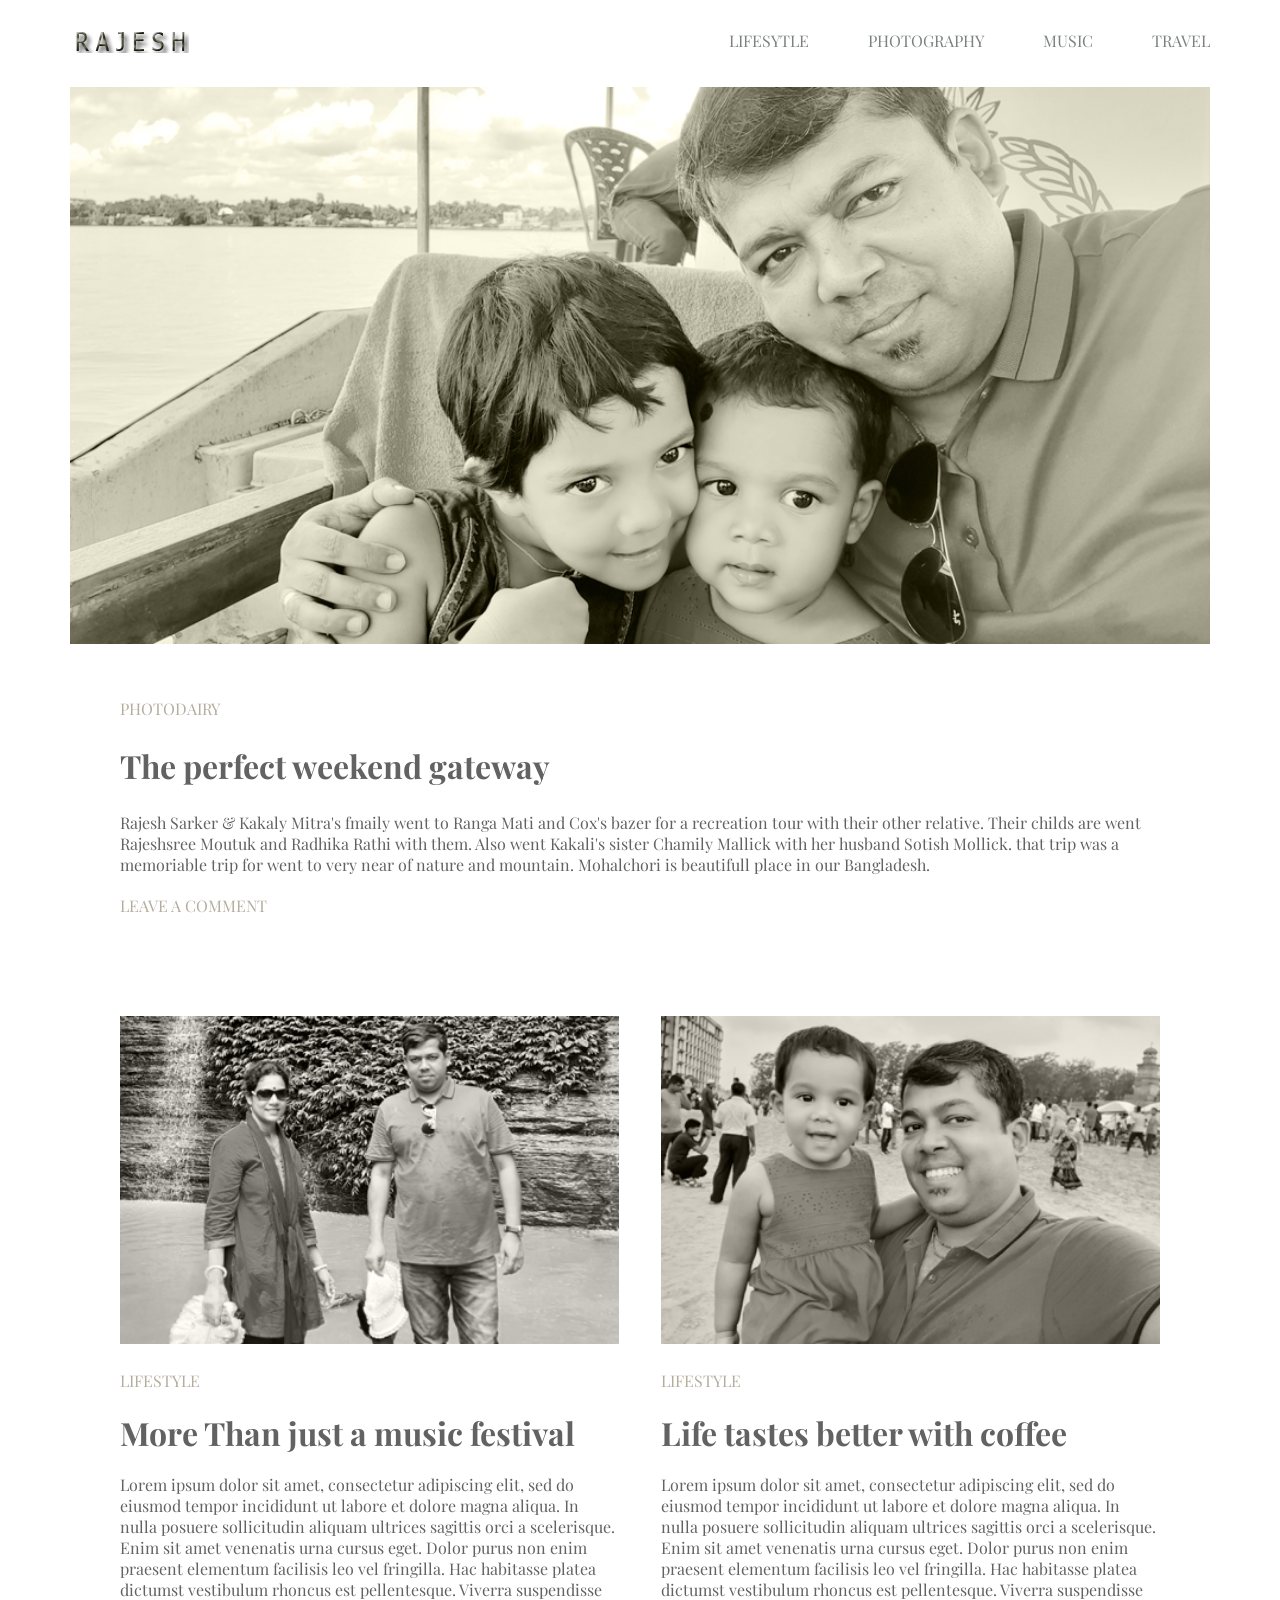
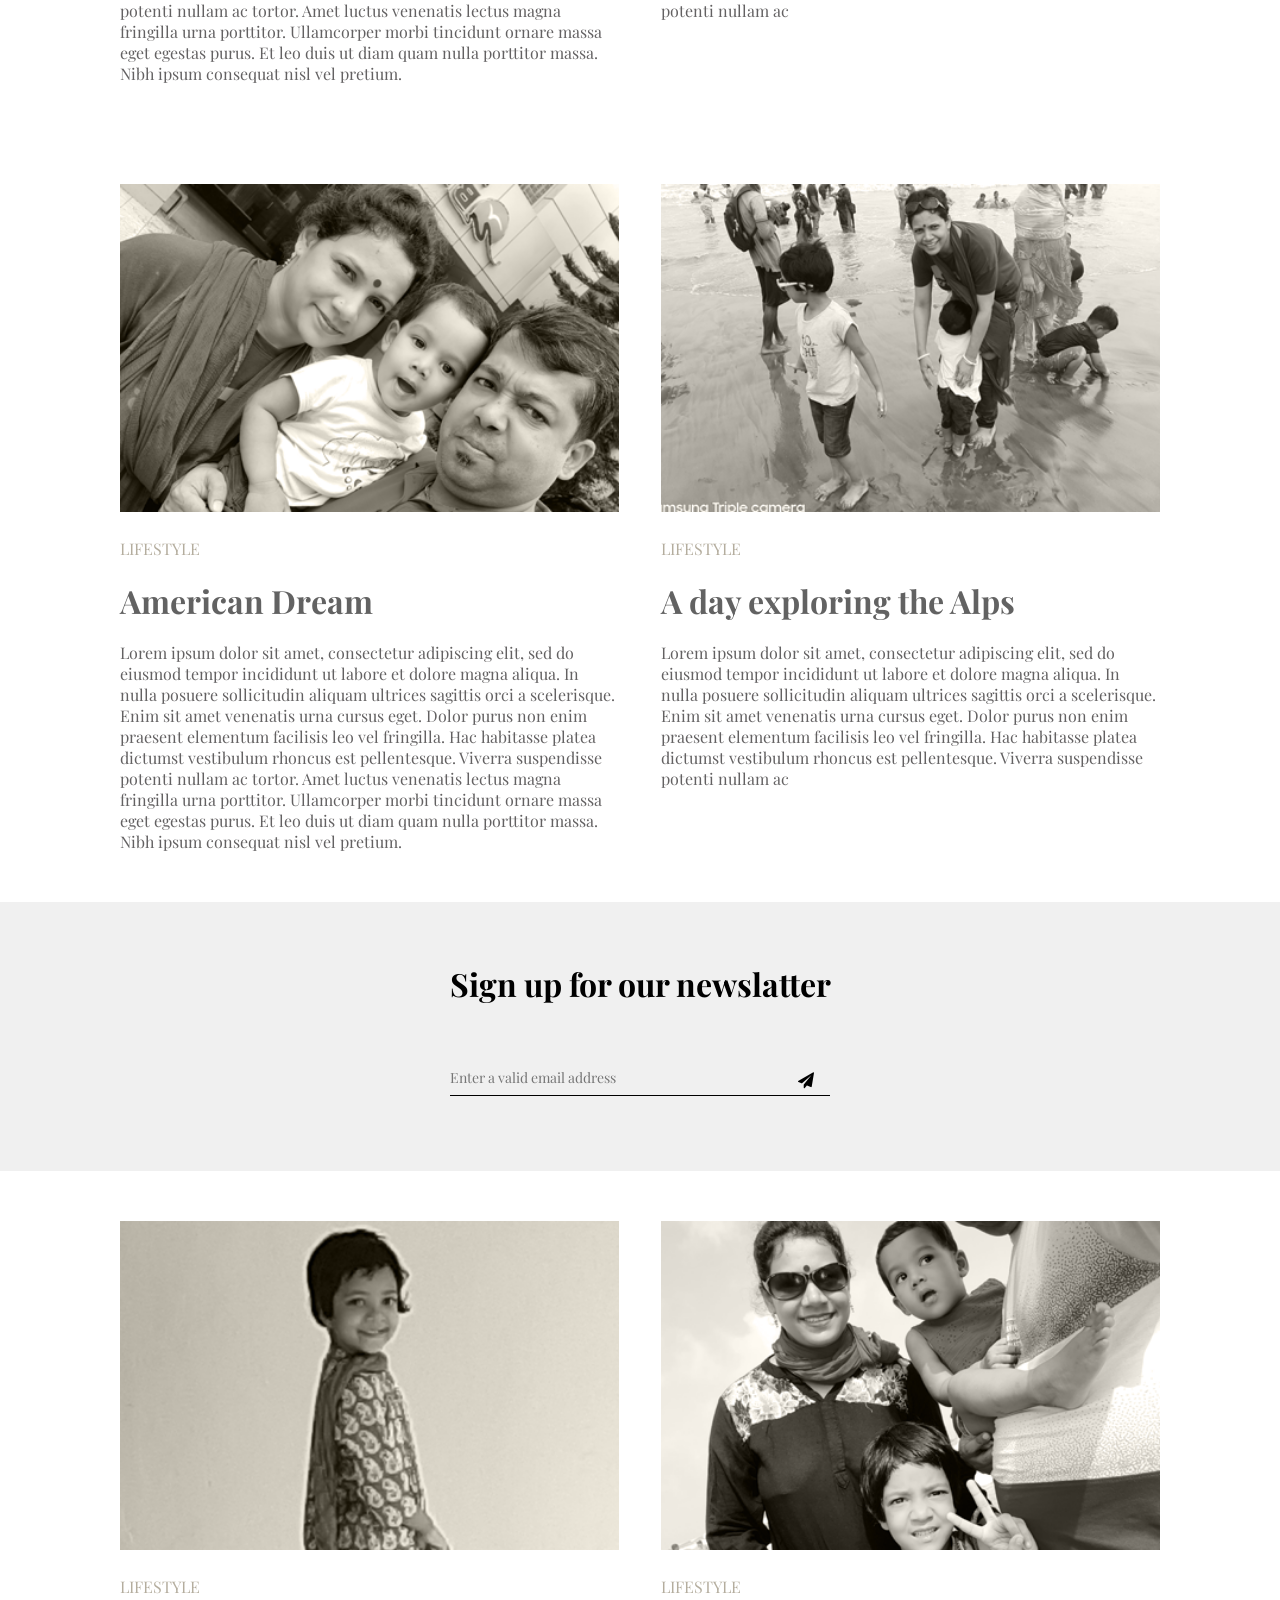
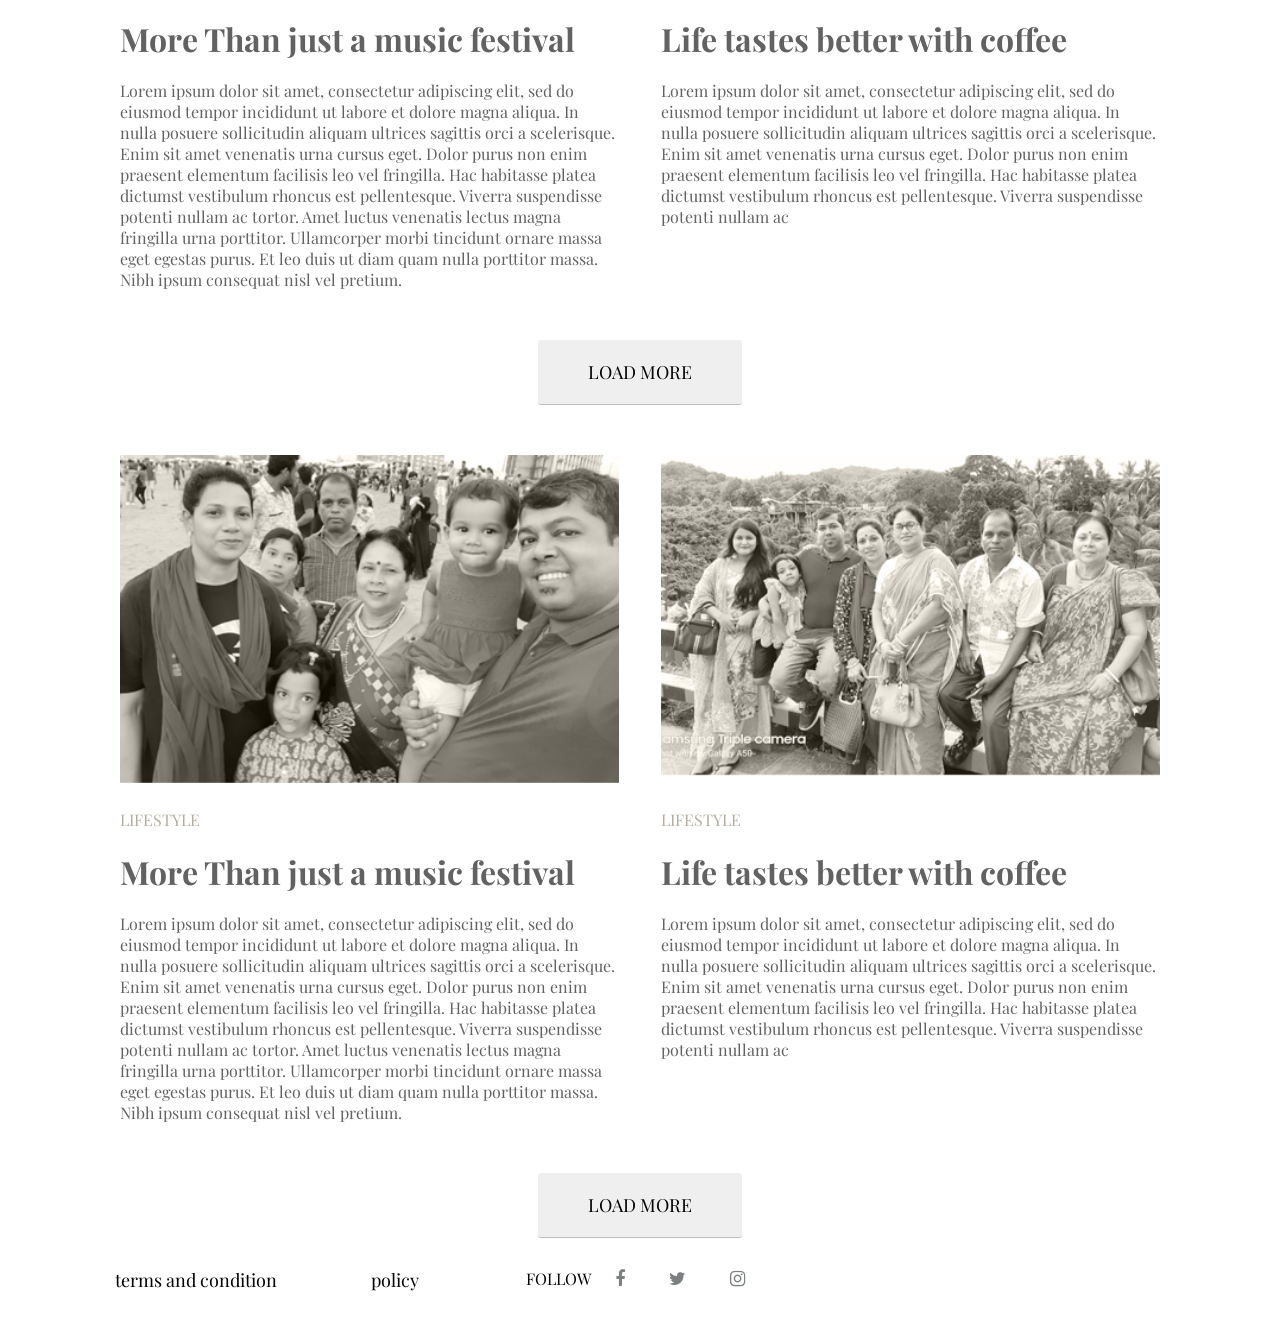
==== index.html @ ed96fe77 "Add files via upload" ====
<!DOCTYPE html>
<html>
<head>
	<link rel="stylesheet" type="text/css" href="https://stackpath.bootstrapcdn.com/font-awesome/4.7.0/css/font-awesome.min.css">
	<link rel="stylesheet" type="text/css" href="css/style.css">
	
	<title>www.mourathi.com</title>
</head>
<body>
	<!-- header section sellection html start -->
	<div class="header">
		<div class="cointainer">
			<div class="navibar">
				<div class="logo">
					
					<img src="image/logo.png">
				</div>
				<div class="manu-item">
					<ul>
						<li><a href="">lifesytle</a></li>
						<li><a href="">photography</a></li>
						<li><a href="">music</a></li>
						<li><a href="">travel</a></li>
					</ul>
					
				</div>
			</div>
		</div>
	</div>

	<!-- header section sellection html end -->

<!-- banner section start -->
<div class="banner">
		<div class="cointainer">
			<img src="image/banner.png" width="100%">
			<div class="post-contain">
				<p class="photodairy">photodairy</p>
				<h1 class="title">The perfect weekend gateway</h1>
				<p class="paragraph">Rajesh Sarker & Kakaly Mitra's fmaily went to Ranga Mati and Cox's bazer for a recreation tour with their other relative. Their childs are went Rajeshsree Moutuk and Radhika Rathi with them. Also went Kakali's sister Chamily Mallick with her husband Sotish Mollick. that trip was a memoriable trip for went to very near of nature and mountain. Mohalchori is beautifull place in our Bangladesh.

				</p>
				<p class="comment">LEAVE A COMMENT</p>
				
			</div>
		</div>
	</div>
<!-- banner section end -->
<!-- Post Gallary start -->	
<div class="post-gallary">
	<div class="cointainer">
		<div class="gallary">
			<div class="photo-gallary">
				<div class="gallary-left">
				<img src="image/post-1.png" width="100%">
				<p class="photodairy">LIFESTYLE</p>
				<h1 class="title-1">More Than just a music festival</h1>
				<p class="paragraph">Lorem ipsum dolor sit amet, consectetur adipiscing elit, sed do eiusmod tempor incididunt ut labore et dolore magna aliqua. In nulla posuere sollicitudin aliquam ultrices sagittis orci a scelerisque. Enim sit amet venenatis urna cursus eget. Dolor purus non enim praesent elementum facilisis leo vel fringilla. Hac habitasse platea dictumst vestibulum rhoncus est pellentesque. Viverra suspendisse potenti nullam ac tortor. Amet luctus venenatis lectus magna fringilla urna porttitor. Ullamcorper morbi tincidunt ornare massa eget egestas purus. Et leo duis ut diam quam nulla porttitor massa. Nibh ipsum consequat nisl vel pretium.

				</p>

			</div>
			<div class="gallary-right">
				<img src="image/post-2.png" width="100%">
				<p class="photodairy">LIFESTYLE</p>
				<h1 class="title-1">Life tastes better with coffee</h1>
				<p class="paragraph">Lorem ipsum dolor sit amet, consectetur adipiscing elit, sed do eiusmod tempor incididunt ut labore et dolore magna aliqua. In nulla posuere sollicitudin aliquam ultrices sagittis orci a scelerisque. Enim sit amet venenatis urna cursus eget. Dolor purus non enim praesent elementum facilisis leo vel fringilla. Hac habitasse platea dictumst vestibulum rhoncus est pellentesque. Viverra suspendisse potenti nullam ac
				</p>
			</div>
			</div>
		</div>
	</div>
</div>
<div class="post-gallary">
	<div class="cointainer">
		<div class="gallary">
			<div class="photo-gallary">
				<div class="gallary-left">
				<img src="image/post-3.png" width="100%">
				<p class="photodairy">LIFESTYLE</p>
				<h1 class="title-1">American Dream</h1>
				<p class="paragraph">Lorem ipsum dolor sit amet, consectetur adipiscing elit, sed do eiusmod tempor incididunt ut labore et dolore magna aliqua. In nulla posuere sollicitudin aliquam ultrices sagittis orci a scelerisque. Enim sit amet venenatis urna cursus eget. Dolor purus non enim praesent elementum facilisis leo vel fringilla. Hac habitasse platea dictumst vestibulum rhoncus est pellentesque. Viverra suspendisse potenti nullam ac tortor. Amet luctus venenatis lectus magna fringilla urna porttitor. Ullamcorper morbi tincidunt ornare massa eget egestas purus. Et leo duis ut diam quam nulla porttitor massa. Nibh ipsum consequat nisl vel pretium.

				</p>

			</div>
			<div class="gallary-right">
				<img src="image/post-4.png" width="100%">
				<p class="photodairy">LIFESTYLE</p>
				<h1 class="title-1">A day exploring the Alps</h1>
				<p class="paragraph">Lorem ipsum dolor sit amet, consectetur adipiscing elit, sed do eiusmod tempor incididunt ut labore et dolore magna aliqua. In nulla posuere sollicitudin aliquam ultrices sagittis orci a scelerisque. Enim sit amet venenatis urna cursus eget. Dolor purus non enim praesent elementum facilisis leo vel fringilla. Hac habitasse platea dictumst vestibulum rhoncus est pellentesque. Viverra suspendisse potenti nullam ac
				</p>
			</div>
			</div>
		</div>
	</div>
</div>
<!-- Post Gallary end -->
 <!-- subscription form section start -->
 <div class="subcription">
 	<div class="cointainer">
 		<div class="cubcri-bar">
 			<h1> Sign up for our newslatter</h1>
 			<form>
 				<input type="email" name="" placeholder="Enter a valid email address">
 				<i class="fa fa-paper-plane" aria-hidden="true"></i>
 				
 			</form>
 		</div>
 	</div>

 </div>

 <!-- subscription form section end -->
 <!-- photo gallary 2 start  -->

 <div class="post-gallary">
	<div class="cointainer">
		<div class="gallary">
			<div class="photo-gallary">
				<div class="gallary-left">
				<img src="image/post-5.png" width="100%">
				<p class="photodairy">LIFESTYLE</p>
				<h1 class="title-1">More Than just a music festival</h1>
				<p class="paragraph">Lorem ipsum dolor sit amet, consectetur adipiscing elit, sed do eiusmod tempor incididunt ut labore et dolore magna aliqua. In nulla posuere sollicitudin aliquam ultrices sagittis orci a scelerisque. Enim sit amet venenatis urna cursus eget. Dolor purus non enim praesent elementum facilisis leo vel fringilla. Hac habitasse platea dictumst vestibulum rhoncus est pellentesque. Viverra suspendisse potenti nullam ac tortor. Amet luctus venenatis lectus magna fringilla urna porttitor. Ullamcorper morbi tincidunt ornare massa eget egestas purus. Et leo duis ut diam quam nulla porttitor massa. Nibh ipsum consequat nisl vel pretium.

				</p>
			</div>
			<div class="gallary-right">
				<img src="image/post-6.png" width="100%">
				<p class="photodairy">LIFESTYLE</p>
				<h1 class="title-1">Life tastes better with coffee</h1>
				<p class="paragraph">Lorem ipsum dolor sit amet, consectetur adipiscing elit, sed do eiusmod tempor incididunt ut labore et dolore magna aliqua. In nulla posuere sollicitudin aliquam ultrices sagittis orci a scelerisque. Enim sit amet venenatis urna cursus eget. Dolor purus non enim praesent elementum facilisis leo vel fringilla. Hac habitasse platea dictumst vestibulum rhoncus est pellentesque. Viverra suspendisse potenti nullam ac
				</p>
			</div>
			</div>
		</div>
		<div class="read-more">
			<button>LOAD MORE</button>
		</div>
	</div>
</div>

<div class="post-gallary">
	<div class="cointainer">
		<div class="gallary">
			<div class="photo-gallary">
				<div class="gallary-left">
				<img src="image/post-7.png" width="100%">
				<p class="photodairy">LIFESTYLE</p>
				<h1 class="title-1">More Than just a music festival</h1>
				<p class="paragraph">Lorem ipsum dolor sit amet, consectetur adipiscing elit, sed do eiusmod tempor incididunt ut labore et dolore magna aliqua. In nulla posuere sollicitudin aliquam ultrices sagittis orci a scelerisque. Enim sit amet venenatis urna cursus eget. Dolor purus non enim praesent elementum facilisis leo vel fringilla. Hac habitasse platea dictumst vestibulum rhoncus est pellentesque. Viverra suspendisse potenti nullam ac tortor. Amet luctus venenatis lectus magna fringilla urna porttitor. Ullamcorper morbi tincidunt ornare massa eget egestas purus. Et leo duis ut diam quam nulla porttitor massa. Nibh ipsum consequat nisl vel pretium.

				</p>
			</div>
			<div class="gallary-right">
				<img src="image/post-8.png" width="100%">
				<p class="photodairy">LIFESTYLE</p>
				<h1 class="title-1">Life tastes better with coffee</h1>
				<p class="paragraph">Lorem ipsum dolor sit amet, consectetur adipiscing elit, sed do eiusmod tempor incididunt ut labore et dolore magna aliqua. In nulla posuere sollicitudin aliquam ultrices sagittis orci a scelerisque. Enim sit amet venenatis urna cursus eget. Dolor purus non enim praesent elementum facilisis leo vel fringilla. Hac habitasse platea dictumst vestibulum rhoncus est pellentesque. Viverra suspendisse potenti nullam ac
				</p>
			</div>
			</div>
		</div>
		<div class="read-more">
			<button>LOAD MORE</button>
		</div>
	</div>
</div>
 <!-- photo gallary 2 End -->

 <!-- Social Icons start -->
<div class="cocialicon">
	<div class="cointainer">
		<div class="cocialbar">
			<div class="cocial-manu">
				<ul>
					<li> terms and condition</li>
					<li> policy</li>
				</ul>
			</div>
			<div class="cocial-icon">
				<ul>
					<li class="item">FOLLOW</li>
					<li class="item-1"><a href=""><i class="fa fa-facebook" aria-hidden="true"></i></a></li>
					<li class="item-2"><a href=""><i class="fa fa-twitter" aria-hidden="true"></i></a></li>
					<li class="item-3"><a href=""><i class="fa fa-instagram" aria-hidden="true"></i></a></li>
					
				</ul>
			</div>
		</div>
	</div>
</div>
	
<!-- Social Icons end -->
</body>
</html>
---- css/style.css ----
/*fornt inport*/
	@import url('https://fonts.googleapis.com/css2?family=Playfair+Display:wght@400;500;600;700;800;900&display=swap');

*{
	margin: 0;
	padding: 0;
}
body,h1,h2,h3,h4,h5,h6,p,span,input,button{
font-family: 'Playfair Display', serif;
}

/*header section sellection css  start*/
.header{
width: 100%;
display: flow-root;
}
.cointainer{
	width: 1140px;
	margin: 0 auto;
}
.navibar{
	width: 100%;
	padding: 30px 0;
	float: left;
}

.logo{
	width: 20%;
	float: left;
}
.manu-item{
	width: 80%;
	float: right;
	text-align: right;
	
}
.manu-item ul li{
	list-style: none;
	display: inline-block;
}
.manu-item ul li a{
	text-decoration: none;
	text-transform: uppercase;
	color: #7c8081;
	margin-left: 55px;
	transition: 1sc;
}
.manu-item ul li a:hover{
	color: green;
	font-family: bold;
	transform: scale(1.1);
	transition: 1s;
}

/*header section sellection css end*/
/*Banner section css start*/
.banner{
	width: 100%;
	display: flow-root;
}

.post-contain{
	 padding:50px;
}
.photodairy{
	text-transform: uppercase;
	color: #b4ad9e;
}
.title{
padding: 25px 0;
color: #626262;
	
}
.paragraph{
	color: #636162;
}
.comment{
	margin-top: 20px;
	color: #b4ad9e;
}
/*Banner section css end*/

/*Post Gallary css Start*/
.post-gallary{
	width: 100%;
	display: flow-root;
}
.gallary{
	padding:50px;
	display: flow-root;
	
}
.photo-gallary{
	width: 100%
}
.gallary-left{
	width: 48%;
	float: left;
	margin: 0 auto;
}
.photo-gallary .photodairy{
	    margin-top: 22px;
}
.gallary-right{
	width: 48%;
	float: right;
	margin: 0 auto;
}
.title-1{
	    margin: 20px 0px;
	color: #626262;
}
/*Post Gallary css End*/
/*subcription from css start*/
.subcription{
	width: 100%;
	display: flow-root;
	background: #f0f0f0;
	text-align: center;
	padding: 60px 0;
}

.subcription  h1{
	padding-bottom: 40px;
}

form input{
	width: 380px;
	height: 35px;
    margin: 15px 0;
    background: transparent;
    border: none;
    border-bottom: 1px solid black;
}
form input:focus{
	outline: : none;
}
form input::placeholder{
	font-size: 14px
}
form{
	position: relative;
}
form i{
	position: absolute;
    top: 27px;
    right: 396px;
}
.gallary .button{
	margin-top: 200px;
}

.read-more{
text-align: center;

}
.read-more button{
	padding:20px 50px;
	/*background: transparent;*/
	font-size: 18px;
	border-radius: 3px;
	border: none;
	border-bottom: 1px solid #bebcbd;
	transform: .6s;
}
.read-more button:hover{
	color: green;
	background: #bebcbd;
	border-radius: 5px;
	border-bottom: 1px solid green;
	transform: scale(1.03);
	transform: .6s;

}

/*subcription from css end*/
/*Social icon css start*/
.cocialicon{
	width: 100%;
	display: flow-root;
}
.cocialbar{
	width: 100%;
	float: left;
    padding: 30px 0;

}
.cocial-manu{
	width: 40%;
	float: left;
	/*text-align: center;*/

} 

.cocial-manu ul{
list-style: none;

}
.cocial-manu ul li{
list-style: none;
display: inline-block;
margin: 0 45px;
font-size: 18px;
transform: .6s;
}
.cocial-manu ul li:hover{
	color: green;
	transform: scale(1.3);
	transform: .6s;}
}
.cocial-icon{
	width: 55%;
	float: right;
}

/*Social Icon right start*/

/*Social Icon right end*/
.cocial-icon ul{
list-style: none;
}
.cocial-icon ul li {
	display:inline-block;
	color: black;
	padding-right: 20px;
	transform: .6s;
}
.cocial-icon ul li:hover{
	color: green;
	transform: scale(1.25);
	font-style: bold
	transform: .6s;
}
.cocial-icon ul a i{
	font-size: 18px;
	color: #7c8081;
	padding-right: 20px;
	transform: .6s;

}

.cocial-icon ul a i:hover{
	color: green;
	transform: scale(1.3);
	transform: .6s;}
/*Social icon css end*/
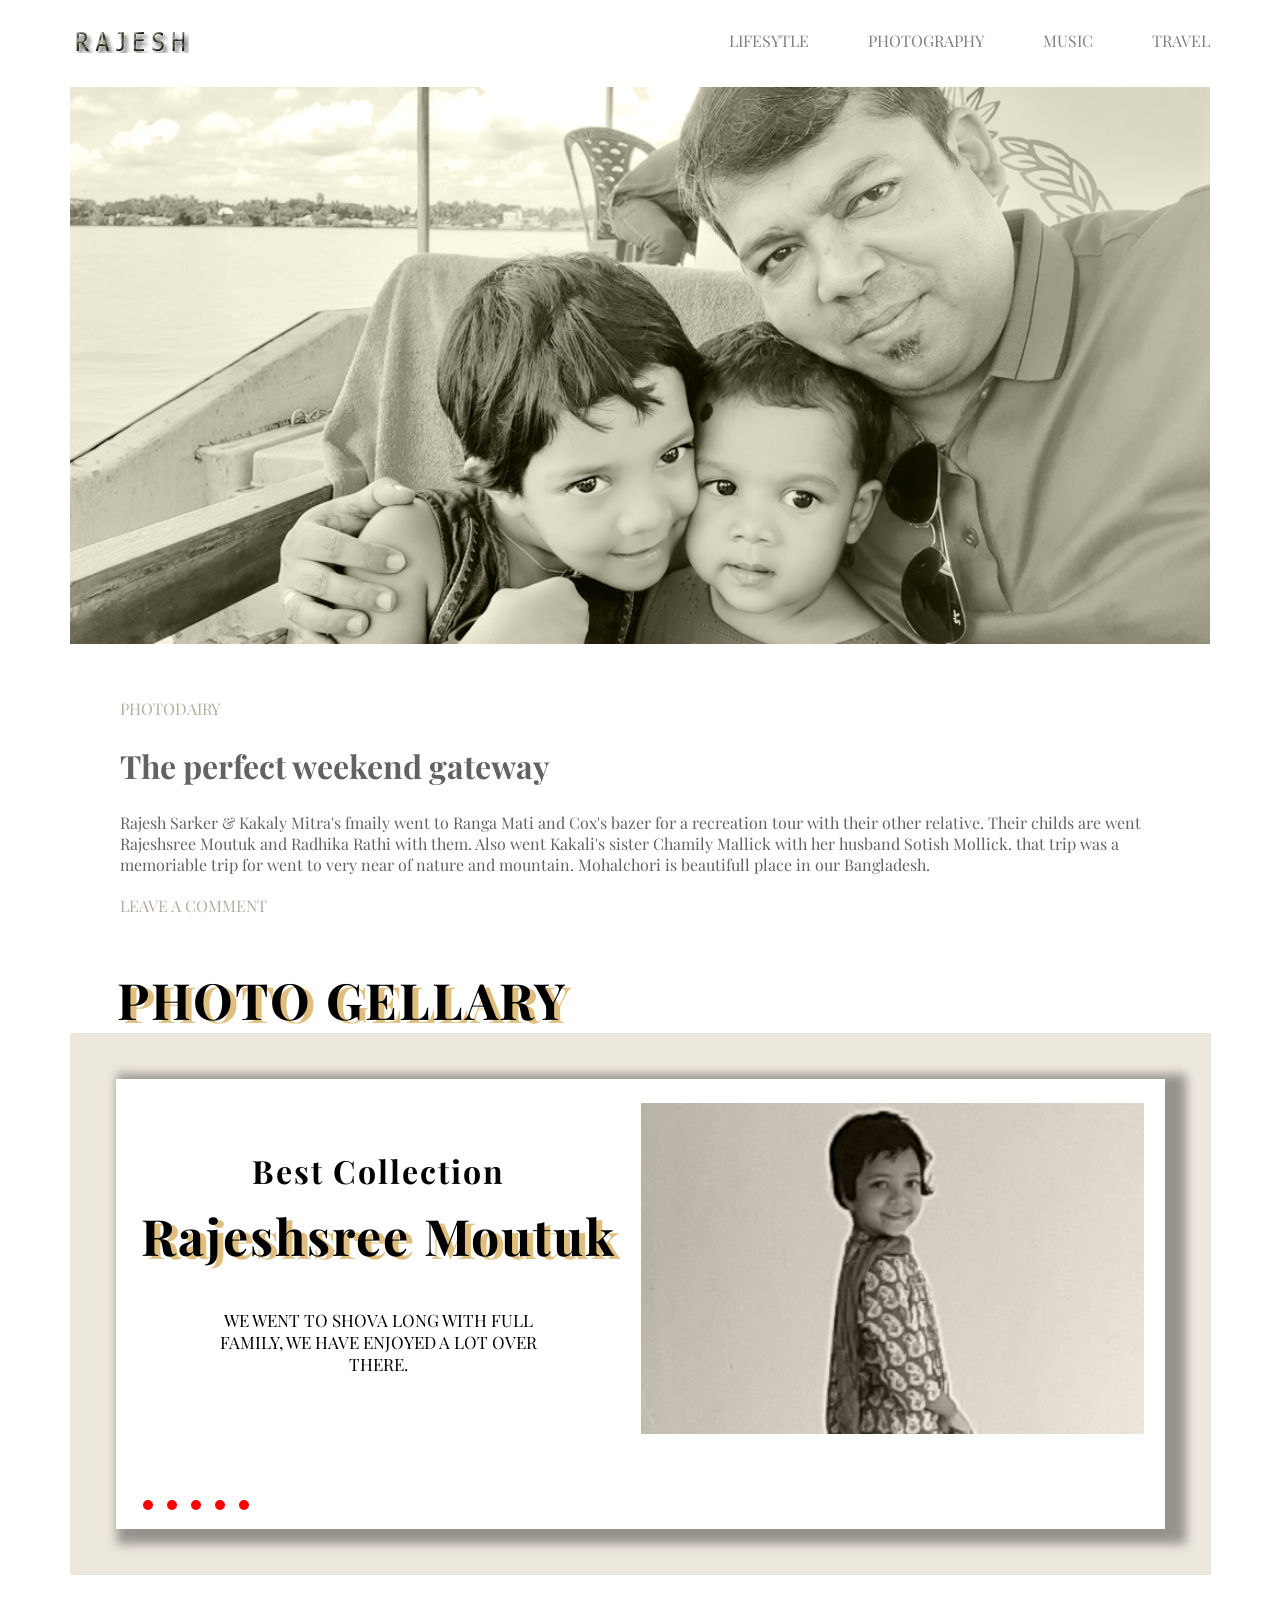
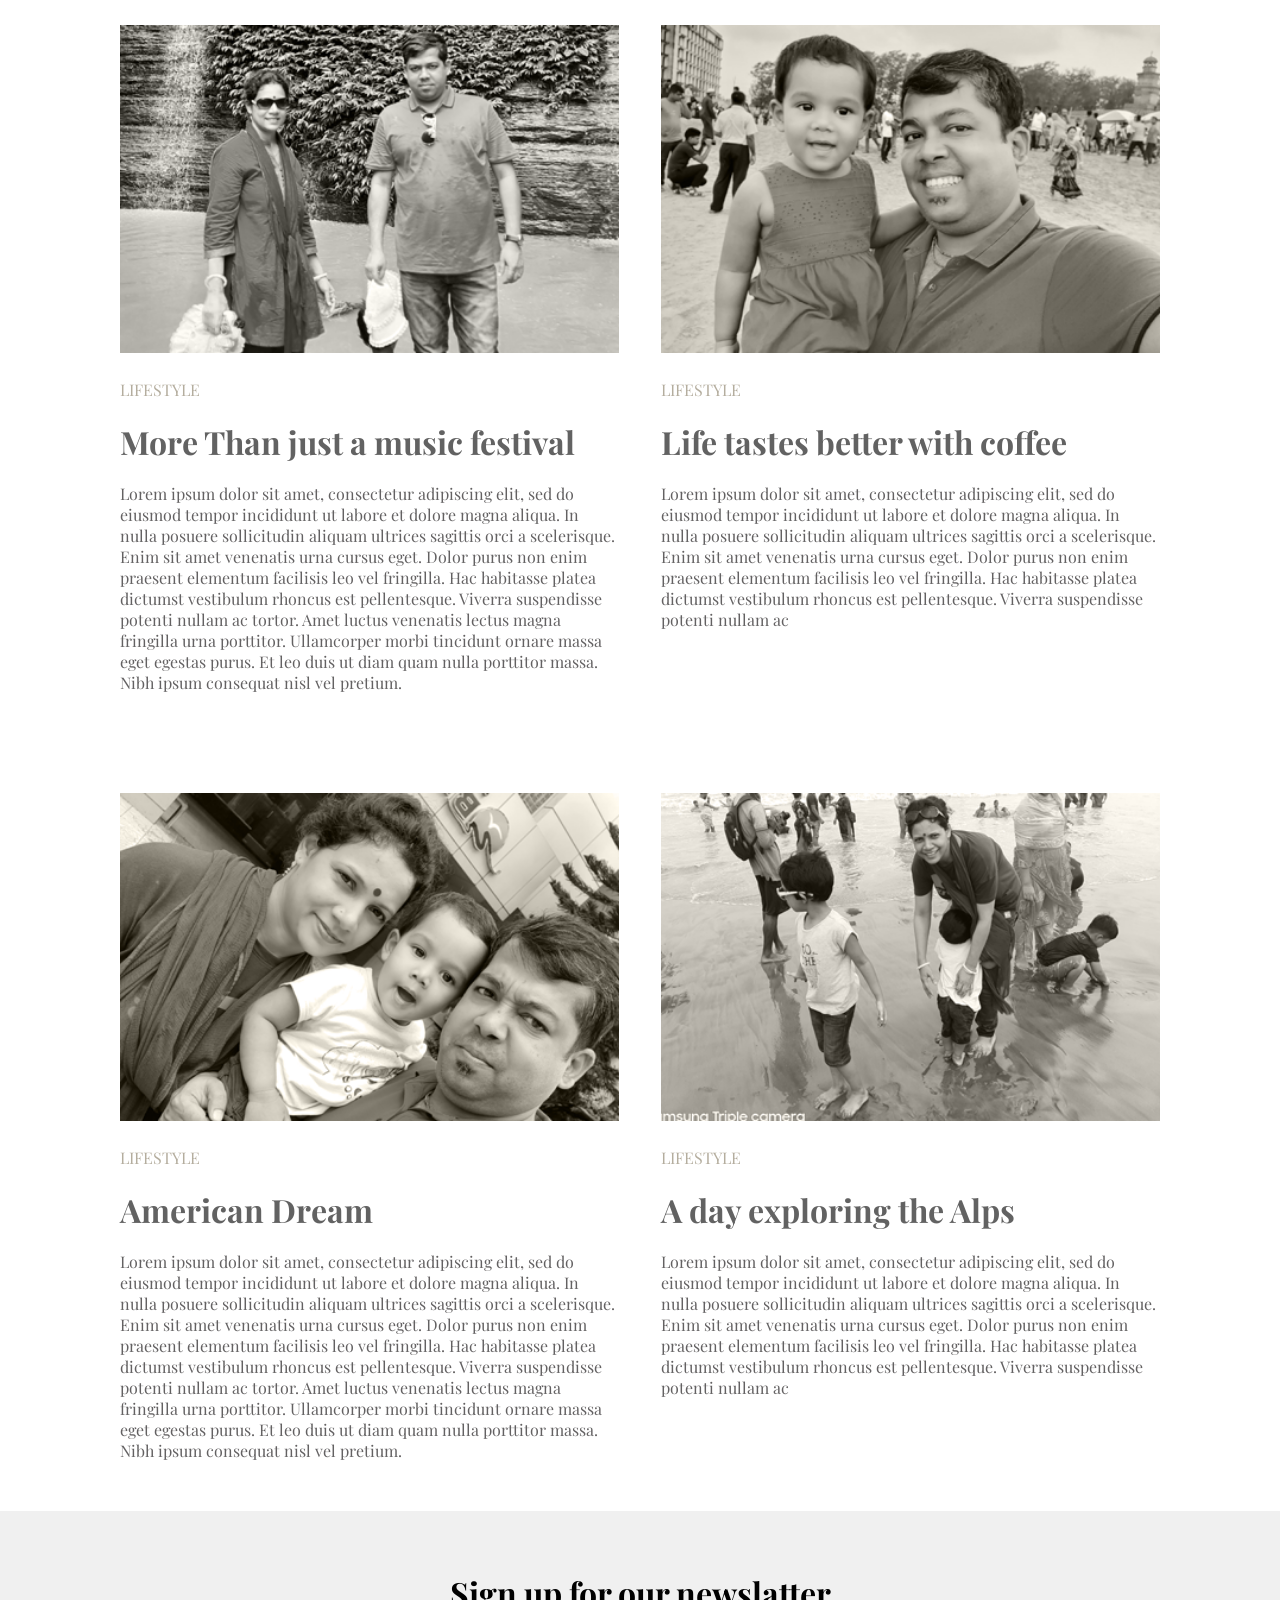
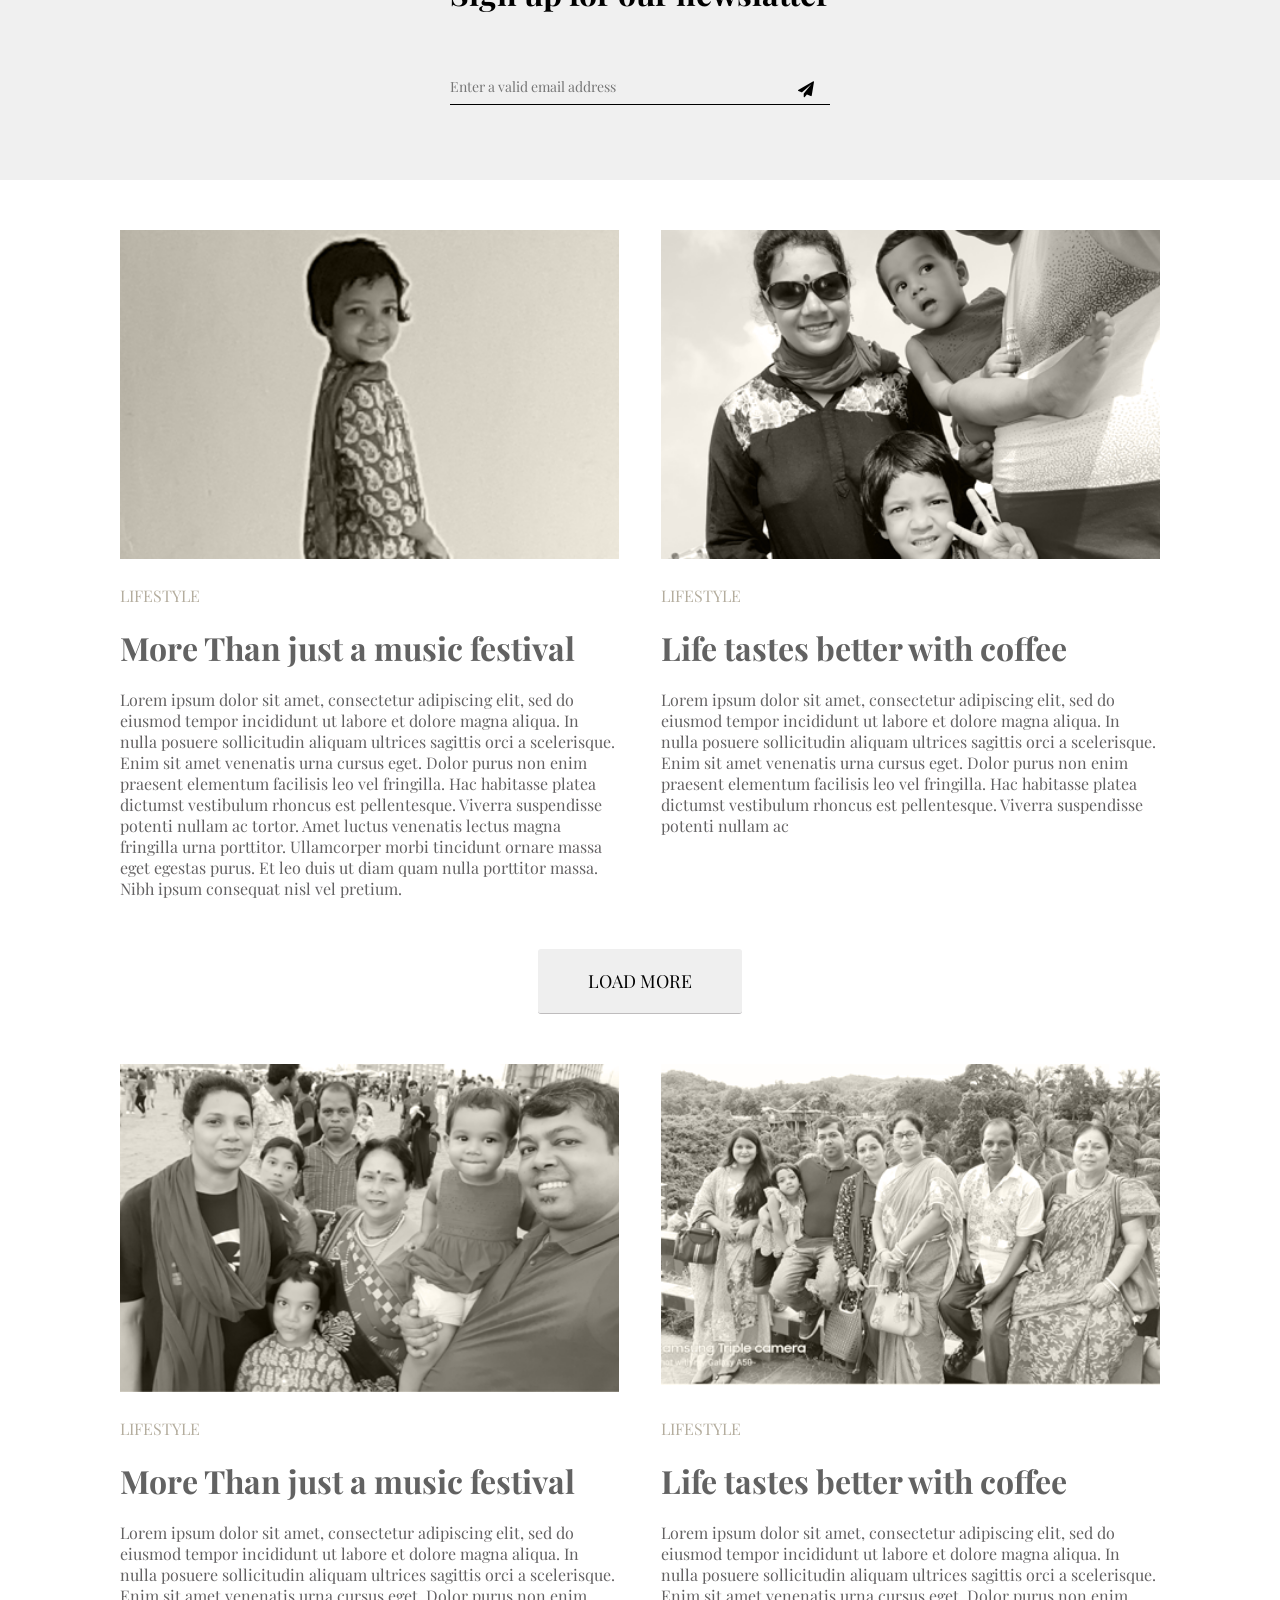
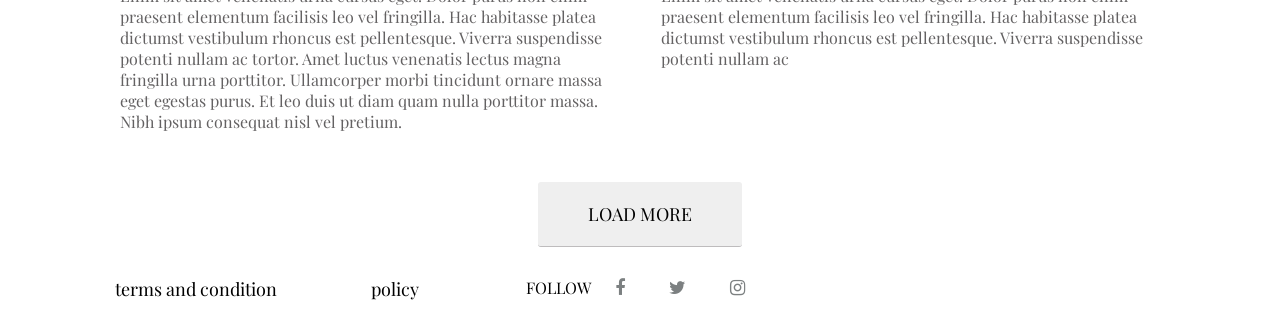
==== commit 1ce775b1: "Add files via upload" ====
--- a/index.html
+++ b/index.html
@@ -6,6 +6,9 @@
 	<link rel="stylesheet" type="text/css" href="css/style.css">
 	
 	<title>www.mourathi.com</title>
+
+	<link rel="stylesheet" type="text/css" href="css/owl.carousel.min.css">
+	<link rel="stylesheet" type="text/css" href="css/owl.theme.default.min.css">
 </head>
 <body>
 	<!-- header section sellection html start -->
@@ -30,9 +33,14 @@
 	</div>
 
 	<!-- header section sellection html end -->
+	<!-- photo gellery slider start here -->
+	
+	
+	
+	<!-- photo gellery slider start here -->
 
 <!-- banner section start -->
-<div class="banner">
+	<div class="banner">
 		<div class="cointainer">
 			<img src="image/banner.png" width="100%">
 			<div class="post-contain">
@@ -47,6 +55,114 @@
 		</div>
 	</div>
 <!-- banner section end -->
+
+	<div class="slider">
+		<div class="cointainer">
+			<div>
+				<h1 class="photo-head"> PHOTO GELLARY </h1>
+			</div>
+    	<div class="slider-box">
+    		<div class="slide-shade">
+			<div class="owl-carousel owl-theme">
+			    <div class="item">
+
+						
+
+								<div class="slide-left">
+									<div class="slider-left-cointainer">
+										<p class="title-2">Best Collection</p>
+										<h1>Rajesh Sarker</h1>
+										<p class="des">We went to Shova long with full family, we have enjoyed a lot over there.</p>
+									</div>					
+				 				</div>
+							 	<div class="slide-right">
+									<img src="image/gal-3.png" width="100%">
+							 	</div>
+
+						
+					
+			    </div>
+			    <div class="item">
+
+						
+
+								<div class="slide-left">
+									<div class="slider-left-cointainer">
+										<p class="title-2">Best Collection</p>
+										<h1>Rajeshsree Moutuk</h1>
+										<p class="des">We went to Shova long with full family, we have enjoyed a lot over there.</p>
+									</div>					
+				 				</div>
+							 	<div class="slide-right">
+									<img src="image/post-5.png" width="100%">
+							 	</div>
+
+						
+					
+			    </div>
+			    <div class="item">
+
+						
+
+								<div class="slide-left">
+									<div class="slider-left-cointainer">
+										<p class="title-2">Best Collection</p>
+										<h1>Rajesh Sarker</h1>
+										<p class="des">We went to Shova long with full family, we have enjoyed a lot over there.</p>
+									</div>					
+				 				</div>
+							 	<div class="slide-right">
+									<img src="image/gal-4.png" width="100%">
+							 	</div>
+
+						
+					
+			    </div>
+			    <div class="item">
+
+						<!-- <div class="slide-shade"> -->
+
+								<div class="slide-left">
+									<div class="slider-left-cointainer">
+										<p class="title-2">Best Collection</p>
+										<h1>Rajesh Sarker</h1>
+										<p class="des">We went to Shova long with full family, we have enjoyed a lot over there.</p>
+									</div>					
+				 				</div>
+							 	<div class="slide-right">
+									<img src="image/gal-1.png" width="100%">
+							 	</div>
+
+					<!-- 	</div> -->
+					
+			    </div>
+			    <div class="item">
+
+						<!-- <div class="slide-shade"> -->
+
+								<div class="slide-left">
+									<div class="slider-left-cointainer">
+										<p class="title-2">Best Collection</p>
+										<h1>Rajesh Sarker</h1>
+										<p class="des">We went to Shova long with full family, we have enjoyed a lot over there.</p>
+									</div>					
+				 				</div>
+							 	<div class="slide-right">
+									<img src="image/gal-2.png" width="100%">
+							 	</div>
+
+						<!-- </div> -->
+					
+			    </div>
+			    
+			   </div> 
+			</div>
+		</div>
+
+			
+
+		</div>
+	</div>
 <!-- Post Gallary start -->	
 <div class="post-gallary">
 	<div class="cointainer">
@@ -109,7 +225,6 @@
  			</form>
  		</div>
  	</div>
-
  </div>
 
  <!-- subscription form section end -->
@@ -194,5 +309,33 @@
 </div>
 	
 <!-- Social Icons end -->
+
+<script src="js/jquery.min.js"></script>
+<script src="js/owl.carousel.js"></script>
+
+<script>
+    $(document).ready(function() {
+      var owl = $('.owl-carousel');
+      owl.owlCarousel({
+        margin: 10,
+        nav: true,
+        loop: true,
+		autoplay:true,
+		autoplayTimeout:1500,
+		autoplayHoverPause:true,
+        responsive: {
+          0: {
+            items: 1
+          },
+          600: {
+            items: 1
+          },
+          1000: {
+            items: 1
+          }
+        }
+      })
+    })
+	</script>
 </body>
 </html>
--- a/css/style.css
+++ b/css/style.css
@@ -243,4 +243,78 @@
 	color: green;
 	transform: scale(1.3);
 	transform: .6s;}
-/*Social icon css end*/+/*Social icon css end*/
+.slide{
+	width: 100%;
+	float: left;
+}
+
+.cointainer .photo-head{
+	font-size: 50px;
+    font-weight: 700;
+    padding-left: 47px;
+    letter-spacing: 2px;
+    text-shadow: 6px 3px #e0bf7e;
+}
+.slider-box{
+	width: 92%;
+	float: left;
+	 background: #ede8dd;
+    padding: 46px
+}
+
+.slide-shade{
+    width: 100%;
+    float: left;
+    box-shadow: 11px 5px 10px 10px #96938d;
+    background: white;
+}
+
+.slide-left{
+	width: 50%;	
+	float: left;
+	text-align: center;
+    height: 50vh;
+}
+.slider-box .title-2{
+	font-size: 32px;
+    font-weight: 700;
+    padding-top: 70px;
+    letter-spacing: 2px;
+}
+/*.slider-left-cointainer .title-2 {
+	
+}*/
+.slider-box h1{
+	font-size: 50px;
+    font-weight: 700;
+    padding-top: 10px;
+    letter-spacing: 2px;
+    text-shadow: 6px 3px #e0bf7e;
+}
+.slider-box .des{
+    padding: 40px 100px;
+    font-size: 17px;
+    text-transform: uppercase;
+}
+.slide-right{
+	width: 48%;
+	float: left;
+
+}
+.slide-right img{
+	  padding-top: 24px;
+}
+.owl-theme .owl-nav{
+	display: none;
+}
+.owl-theme .owl-dots{
+	position: absolute;
+    left: 20px;
+    bottom: 10px;
+    color: red;
+
+}
+.owl-theme .owl-dots .owl-dot span{
+	    background: red !important;
+}
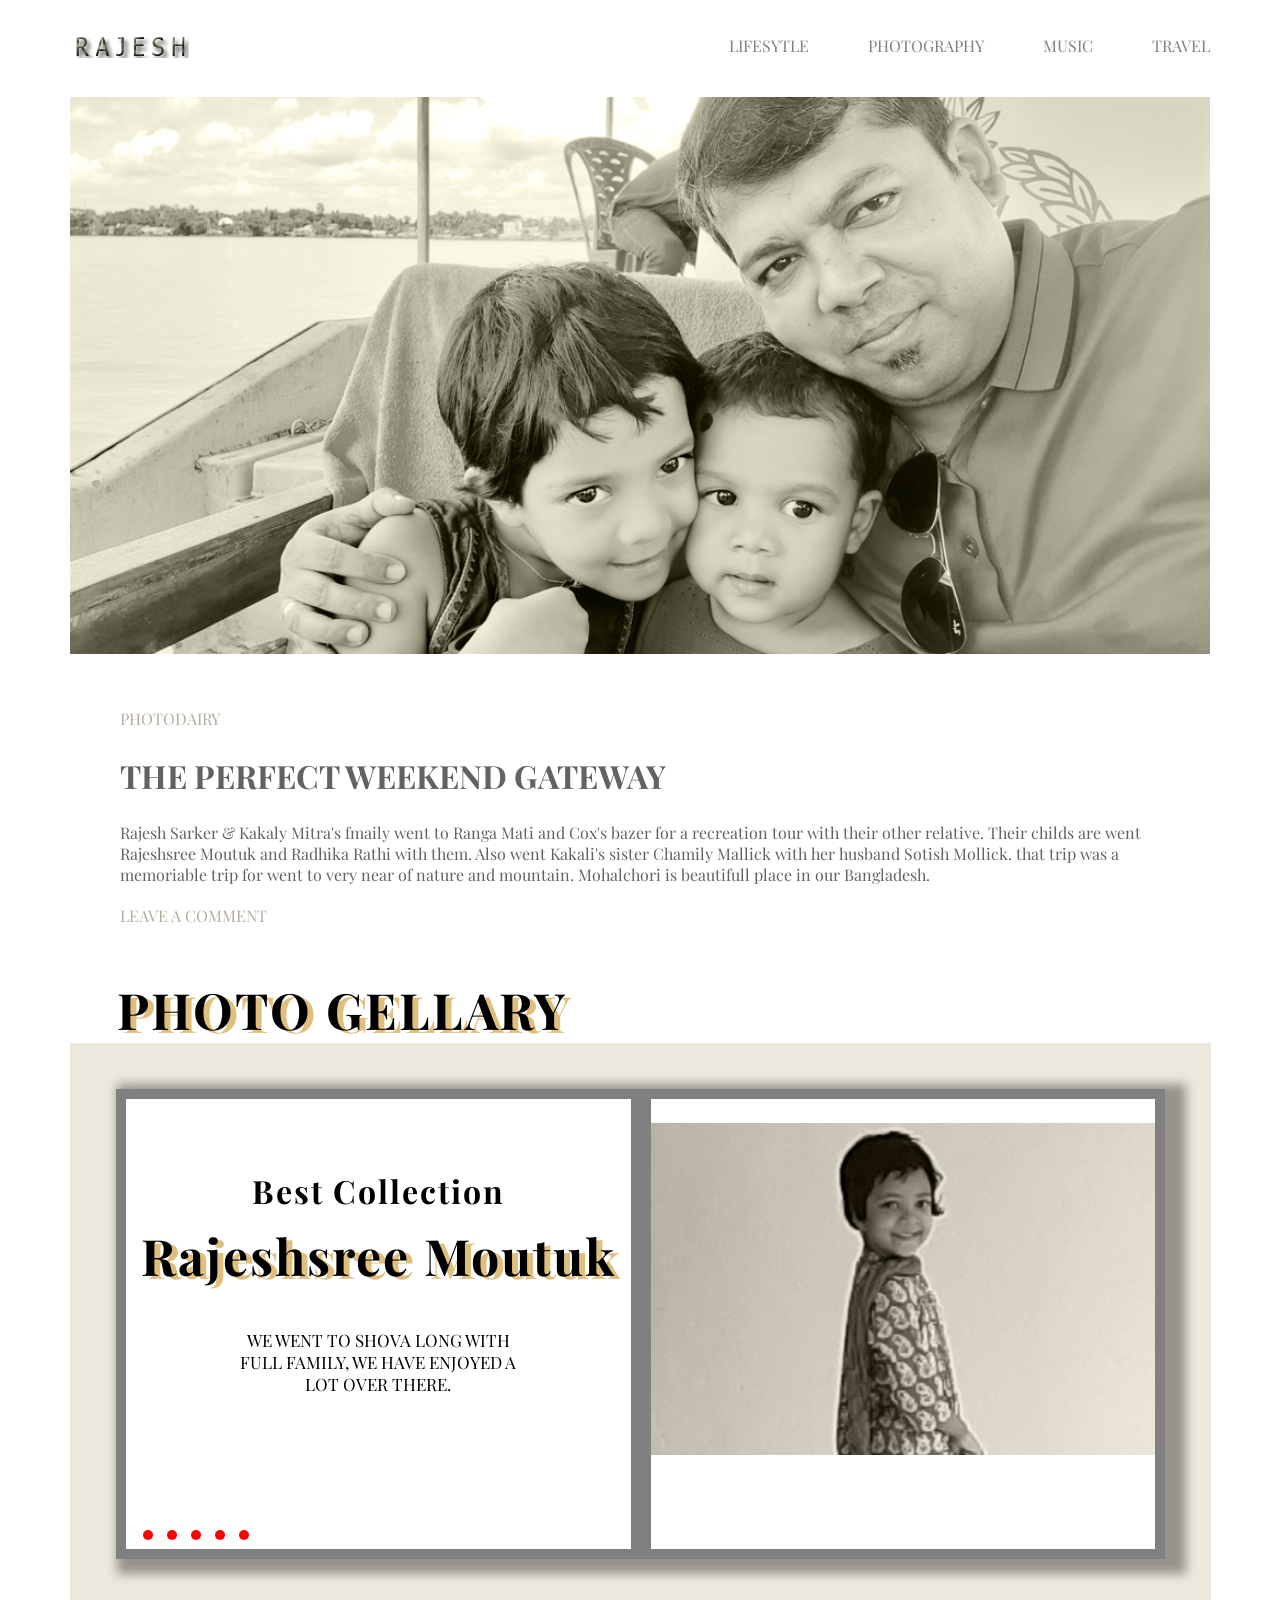
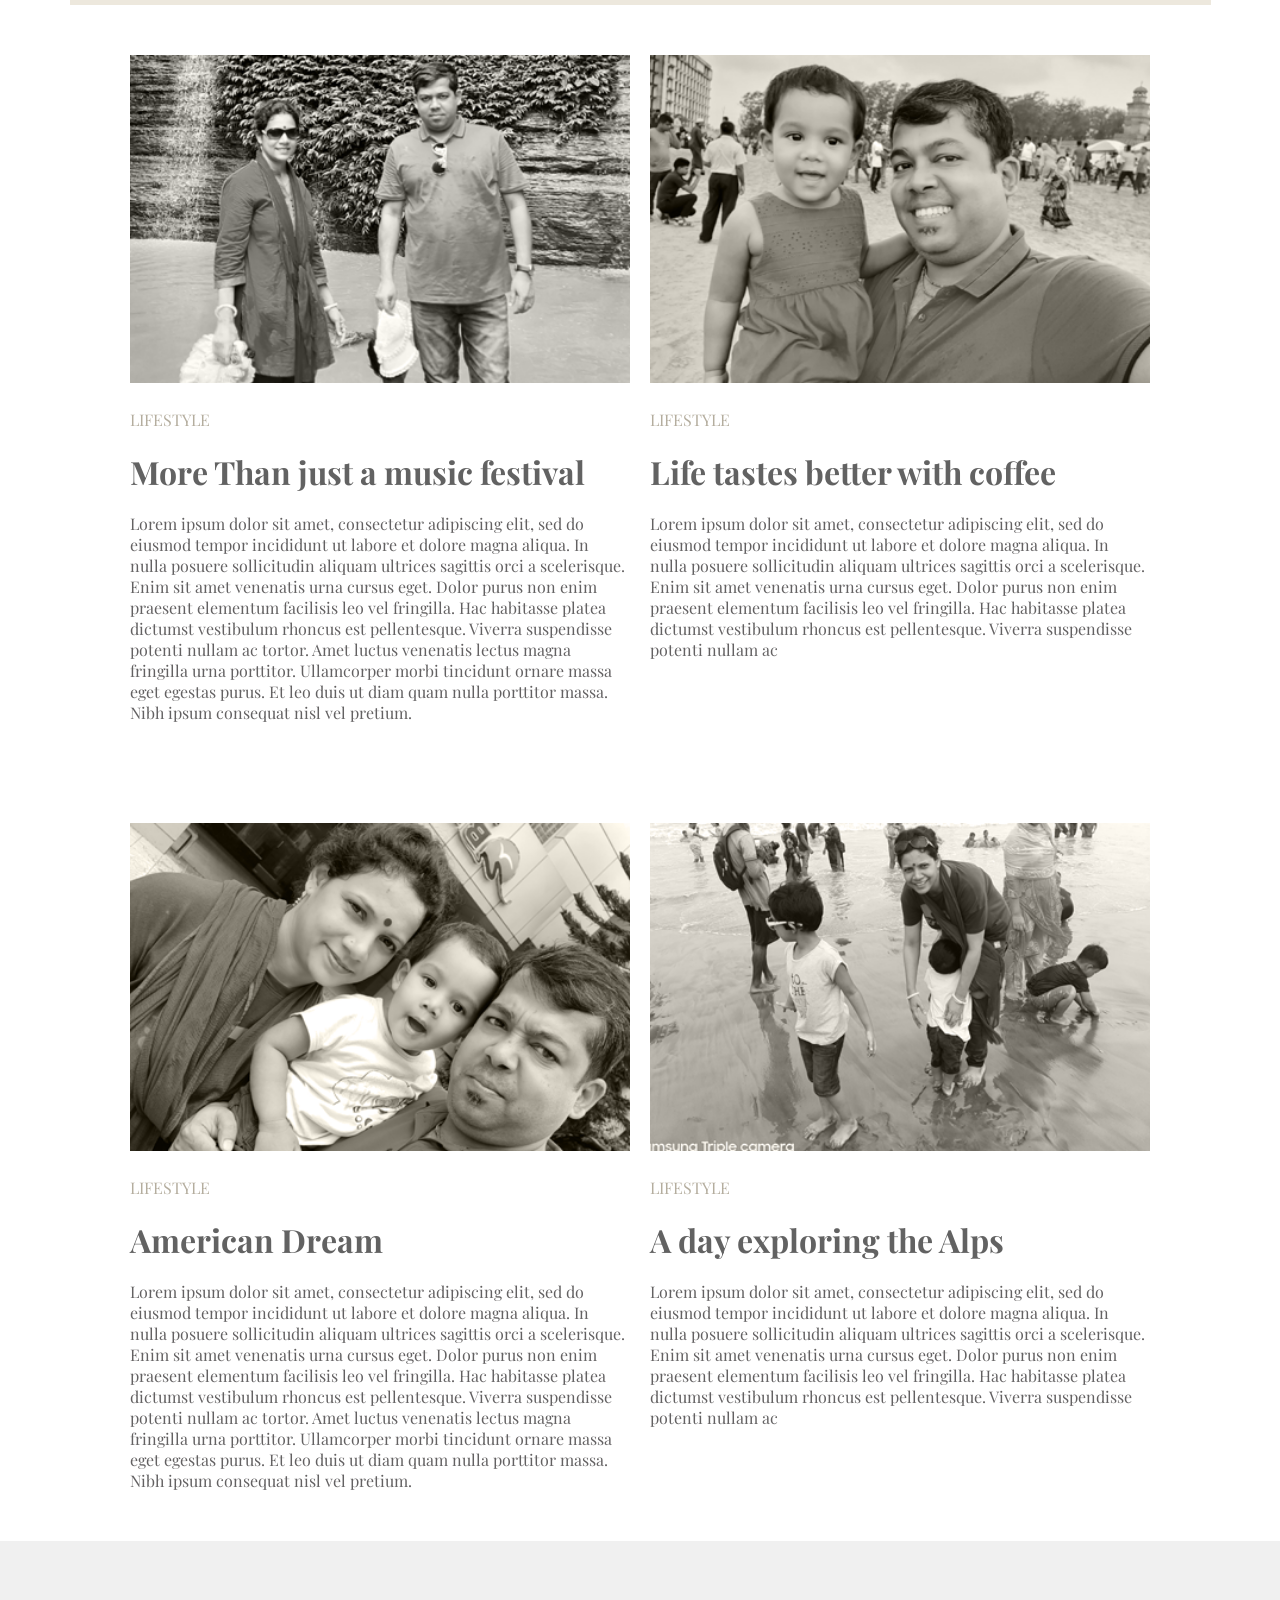
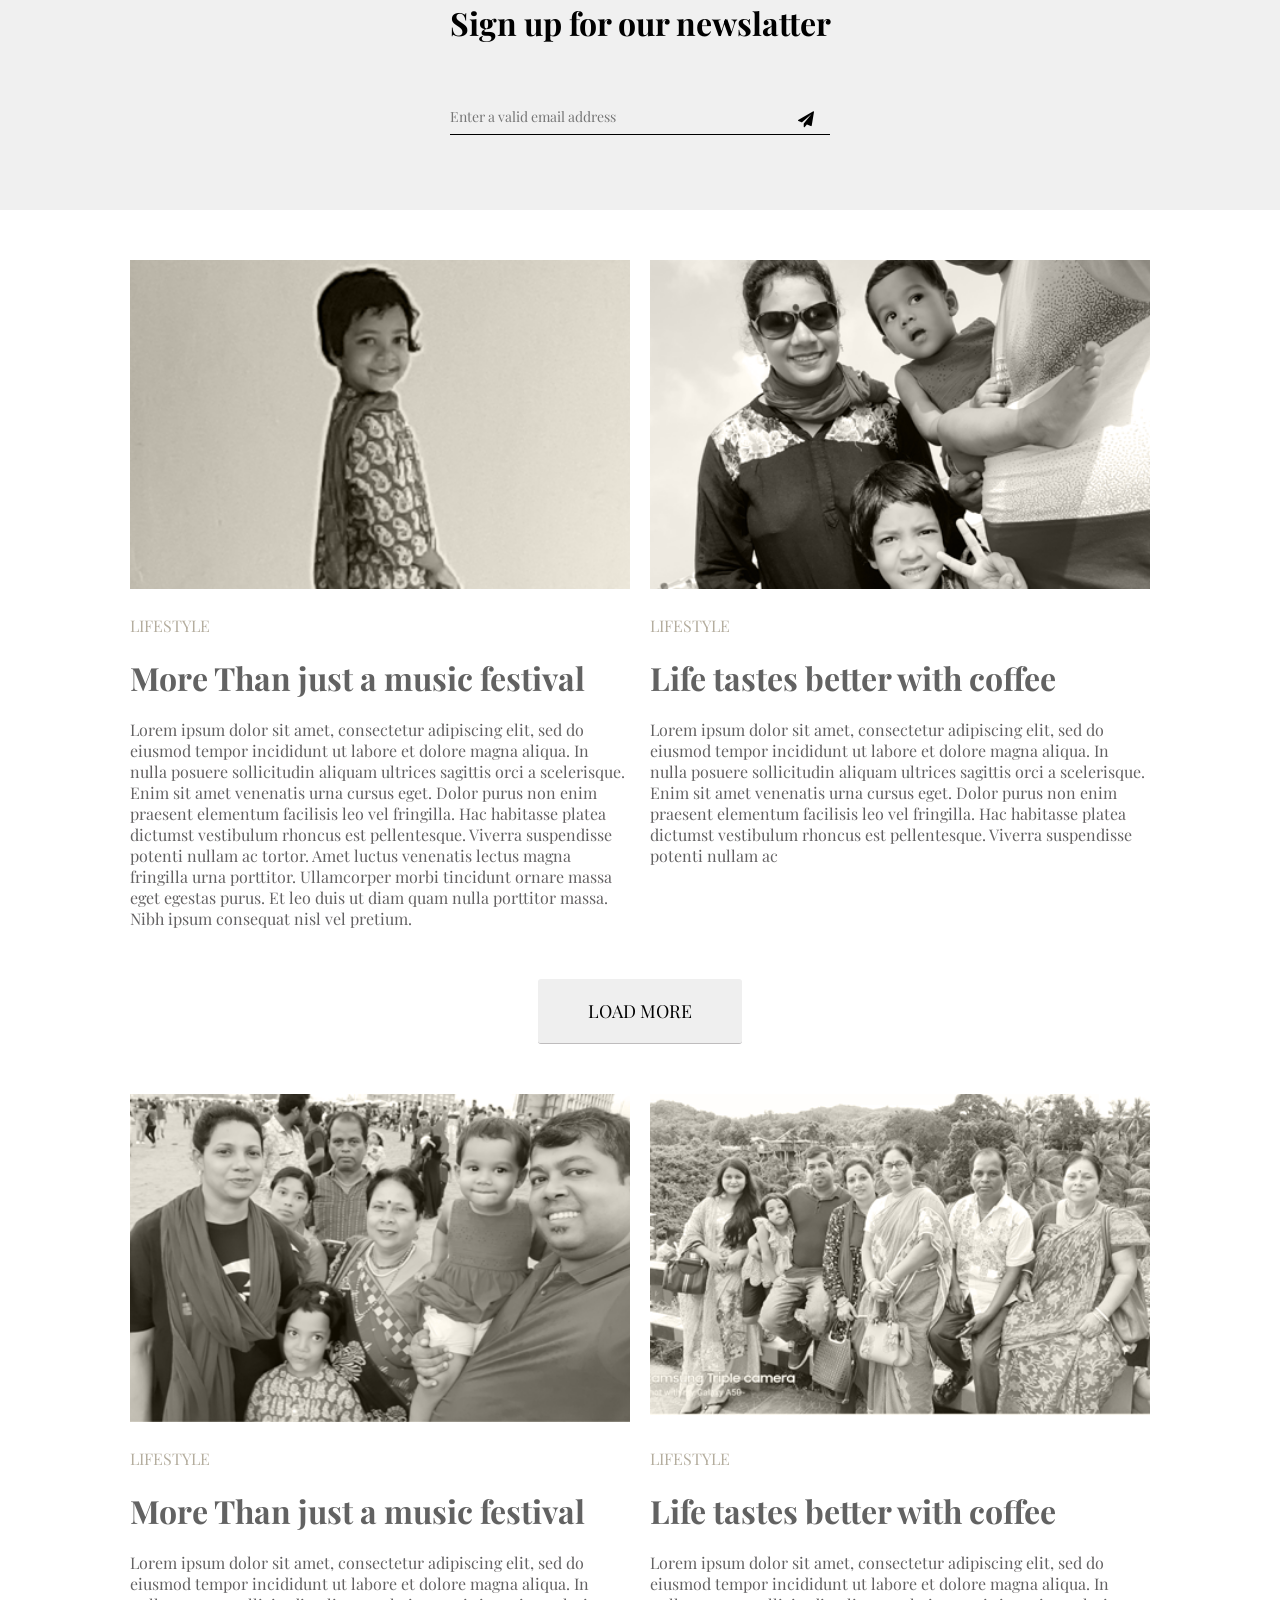
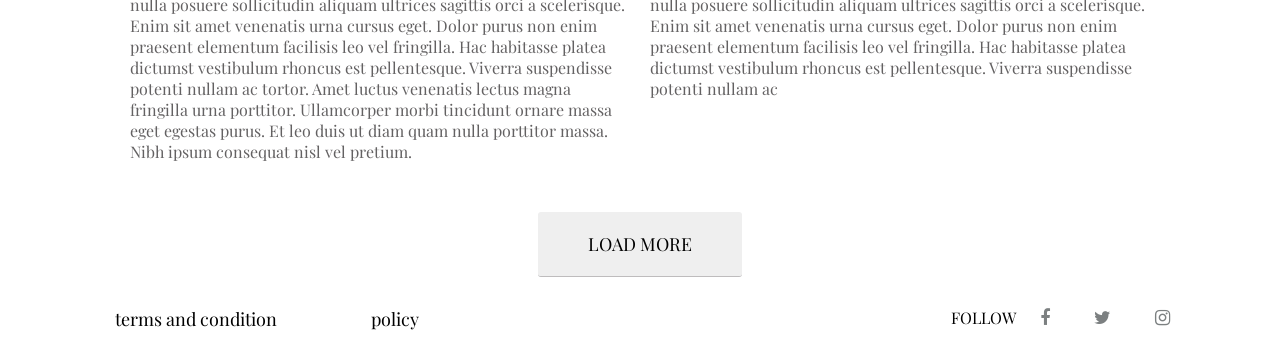
==== commit 59b845d1: "Add files via upload" ====
--- a/index.html
+++ b/index.html
@@ -21,10 +21,10 @@
 				</div>
 				<div class="manu-item">
 					<ul>
-						<li><a href="">lifesytle</a></li>
-						<li><a href="">photography</a></li>
-						<li><a href="">music</a></li>
-						<li><a href="">travel</a></li>
+						<li class="one"><a href="">lifesytle</a></li>
+						<li class="tow"><a href="">photography</a></li>
+						<li class="three"><a href="">music</a></li>
+						<li class="four"><a href="">travel</a></li>
 					</ul>
 					
 				</div>
@@ -63,104 +63,76 @@
 			</div>
     	<div class="slider-box">
     		<div class="slide-shade">
-			<div class="owl-carousel owl-theme">
-			    <div class="item">
-
-						
-
-								<div class="slide-left">
-									<div class="slider-left-cointainer">
-										<p class="title-2">Best Collection</p>
-										<h1>Rajesh Sarker</h1>
-										<p class="des">We went to Shova long with full family, we have enjoyed a lot over there.</p>
-									</div>					
-				 				</div>
-							 	<div class="slide-right">
-									<img src="image/gal-3.png" width="100%">
-							 	</div>
-
-						
-					
-			    </div>
-			    <div class="item">
-
-						
-
-								<div class="slide-left">
-									<div class="slider-left-cointainer">
-										<p class="title-2">Best Collection</p>
-										<h1>Rajeshsree Moutuk</h1>
-										<p class="des">We went to Shova long with full family, we have enjoyed a lot over there.</p>
-									</div>					
-				 				</div>
-							 	<div class="slide-right">
-									<img src="image/post-5.png" width="100%">
-							 	</div>
-
-						
-					
-			    </div>
-			    <div class="item">
-
-						
-
-								<div class="slide-left">
-									<div class="slider-left-cointainer">
-										<p class="title-2">Best Collection</p>
-										<h1>Rajesh Sarker</h1>
-										<p class="des">We went to Shova long with full family, we have enjoyed a lot over there.</p>
-									</div>					
-				 				</div>
-							 	<div class="slide-right">
-									<img src="image/gal-4.png" width="100%">
-							 	</div>
-
-						
-					
-			    </div>
-			    <div class="item">
-
-						<!-- <div class="slide-shade"> -->
-
-								<div class="slide-left">
-									<div class="slider-left-cointainer">
-										<p class="title-2">Best Collection</p>
-										<h1>Rajesh Sarker</h1>
-										<p class="des">We went to Shova long with full family, we have enjoyed a lot over there.</p>
-									</div>					
-				 				</div>
-							 	<div class="slide-right">
-									<img src="image/gal-1.png" width="100%">
-							 	</div>
-
-					<!-- 	</div> -->
-					
-			    </div>
-			    <div class="item">
-
-						<!-- <div class="slide-shade"> -->
-
-								<div class="slide-left">
-									<div class="slider-left-cointainer">
-										<p class="title-2">Best Collection</p>
-										<h1>Rajesh Sarker</h1>
-										<p class="des">We went to Shova long with full family, we have enjoyed a lot over there.</p>
-									</div>					
-				 				</div>
-							 	<div class="slide-right">
-									<img src="image/gal-2.png" width="100%">
-							 	</div>
-
-						<!-- </div> -->
-					
-			    </div>
-			    
+				<div class="owl-carousel owl-theme">
+				    <div class="item">
+						<div class="slide-left">
+							<div class="slider-left-cointainer">
+								<p class="title-2">Best Collection</p>
+								<h1>Rajesh Sarker</h1>
+								<p class="des">We went to Shova long with full family, we have enjoyed a lot over there.</p>
+							</div>					
+		 				</div>
+					 	<div class="slide-right">
+							<img src="image/gal-3.png" width="100%">
+					 	</div>
+				    </div>
+				    <div class="item">
+									<div class="slide-left">
+										<div class="slider-left-cointainer">
+											<p class="title-2">Best Collection</p>
+											<h1>Rajeshsree Moutuk</h1>
+											<p class="des">We went to Shova long with full family, we have enjoyed a lot over there.</p>
+										</div>					
+					 				</div>
+								 	<div class="slide-right">
+										<img src="image/post-5.png" width="100%">
+								 	</div>
+				    </div>
+				    <div class="item">
+									<div class="slide-left">
+										<div class="slider-left-cointainer">
+											<p class="title-2">Best Collection</p>
+											<h1>Rajesh Sarker</h1>
+											<p class="des">We went to Shova long with full family, we have enjoyed a lot over there.</p>
+										</div>					
+					 				</div>
+								 	<div class="slide-right">
+										<img src="image/gal-4.png" width="100%">
+								 	</div>
+				    </div>
+				    <div class="item">
+
+							<!-- <div class="slide-shade"> -->
+									<div class="slide-left">
+										<div class="slider-left-cointainer">
+											<p class="title-2">Best Collection</p>
+											<h1>Rajesh Sarker</h1>
+											<p class="des">We went to Shova long with full family, we have enjoyed a lot over there.</p>
+										</div>					
+					 				</div>
+								 	<div class="slide-right">
+										<img src="image/gal-1.png" width="100%">
+								 	</div>					<!-- 	</div> -->
+				    </div>
+				    <div class="item">
+
+							<!-- <div class="slide-shade"> -->
+
+									<div class="slide-left">
+										<div class="slider-left-cointainer">
+											<p class="title-2">Best Collection</p>
+											<h1>Rajesh Sarker</h1>
+											<p class="des">We went to Shova long with full family, we have enjoyed a lot over there.</p>
+										</div>					
+					 				</div>
+								 	<div class="slide-right">
+										<img src="image/gal-2.png" width="100%">
+								 	</div>
+							<!-- </div> -->
+				    </div>
 			   </div> 
 			</div>
 		</div>
-
-			
-
 		</div>
 	</div>
 <!-- Post Gallary start -->	
@@ -173,9 +145,7 @@
 				<p class="photodairy">LIFESTYLE</p>
 				<h1 class="title-1">More Than just a music festival</h1>
 				<p class="paragraph">Lorem ipsum dolor sit amet, consectetur adipiscing elit, sed do eiusmod tempor incididunt ut labore et dolore magna aliqua. In nulla posuere sollicitudin aliquam ultrices sagittis orci a scelerisque. Enim sit amet venenatis urna cursus eget. Dolor purus non enim praesent elementum facilisis leo vel fringilla. Hac habitasse platea dictumst vestibulum rhoncus est pellentesque. Viverra suspendisse potenti nullam ac tortor. Amet luctus venenatis lectus magna fringilla urna porttitor. Ullamcorper morbi tincidunt ornare massa eget egestas purus. Et leo duis ut diam quam nulla porttitor massa. Nibh ipsum consequat nisl vel pretium.
-
-				</p>
-
+				</p>
 			</div>
 			<div class="gallary-right">
 				<img src="image/post-2.png" width="100%">
@@ -197,9 +167,7 @@
 				<p class="photodairy">LIFESTYLE</p>
 				<h1 class="title-1">American Dream</h1>
 				<p class="paragraph">Lorem ipsum dolor sit amet, consectetur adipiscing elit, sed do eiusmod tempor incididunt ut labore et dolore magna aliqua. In nulla posuere sollicitudin aliquam ultrices sagittis orci a scelerisque. Enim sit amet venenatis urna cursus eget. Dolor purus non enim praesent elementum facilisis leo vel fringilla. Hac habitasse platea dictumst vestibulum rhoncus est pellentesque. Viverra suspendisse potenti nullam ac tortor. Amet luctus venenatis lectus magna fringilla urna porttitor. Ullamcorper morbi tincidunt ornare massa eget egestas purus. Et leo duis ut diam quam nulla porttitor massa. Nibh ipsum consequat nisl vel pretium.
-
-				</p>
-
+				</p>
 			</div>
 			<div class="gallary-right">
 				<img src="image/post-4.png" width="100%">
@@ -221,7 +189,6 @@
  			<form>
  				<input type="email" name="" placeholder="Enter a valid email address">
  				<i class="fa fa-paper-plane" aria-hidden="true"></i>
- 				
  			</form>
  		</div>
  	</div>
@@ -239,7 +206,6 @@
 				<p class="photodairy">LIFESTYLE</p>
 				<h1 class="title-1">More Than just a music festival</h1>
 				<p class="paragraph">Lorem ipsum dolor sit amet, consectetur adipiscing elit, sed do eiusmod tempor incididunt ut labore et dolore magna aliqua. In nulla posuere sollicitudin aliquam ultrices sagittis orci a scelerisque. Enim sit amet venenatis urna cursus eget. Dolor purus non enim praesent elementum facilisis leo vel fringilla. Hac habitasse platea dictumst vestibulum rhoncus est pellentesque. Viverra suspendisse potenti nullam ac tortor. Amet luctus venenatis lectus magna fringilla urna porttitor. Ullamcorper morbi tincidunt ornare massa eget egestas purus. Et leo duis ut diam quam nulla porttitor massa. Nibh ipsum consequat nisl vel pretium.
-
 				</p>
 			</div>
 			<div class="gallary-right">
@@ -256,7 +222,6 @@
 		</div>
 	</div>
 </div>
-
 <div class="post-gallary">
 	<div class="cointainer">
 		<div class="gallary">
@@ -266,7 +231,6 @@
 				<p class="photodairy">LIFESTYLE</p>
 				<h1 class="title-1">More Than just a music festival</h1>
 				<p class="paragraph">Lorem ipsum dolor sit amet, consectetur adipiscing elit, sed do eiusmod tempor incididunt ut labore et dolore magna aliqua. In nulla posuere sollicitudin aliquam ultrices sagittis orci a scelerisque. Enim sit amet venenatis urna cursus eget. Dolor purus non enim praesent elementum facilisis leo vel fringilla. Hac habitasse platea dictumst vestibulum rhoncus est pellentesque. Viverra suspendisse potenti nullam ac tortor. Amet luctus venenatis lectus magna fringilla urna porttitor. Ullamcorper morbi tincidunt ornare massa eget egestas purus. Et leo duis ut diam quam nulla porttitor massa. Nibh ipsum consequat nisl vel pretium.
-
 				</p>
 			</div>
 			<div class="gallary-right">
@@ -312,7 +276,6 @@
 
 <script src="js/jquery.min.js"></script>
 <script src="js/owl.carousel.js"></script>
-
 <script>
     $(document).ready(function() {
       var owl = $('.owl-carousel');
--- a/css/style.css
+++ b/css/style.css
@@ -12,26 +12,24 @@
 /*header section sellection css  start*/
 .header{
 width: 100%;
-display: flow-root;
+/*display: flow-root;*/
 }
 .cointainer{
 	width: 1140px;
 	margin: 0 auto;
 }
 .navibar{
-	width: 100%;
-	padding: 30px 0;
-	float: left;
+	display: flex;
+	    justify-content: space-between;
+    padding: 35px 0;
+
 }
 
 .logo{
-	width: 20%;
-	float: left;
+	
 }
 .manu-item{
-	width: 80%;
-	float: right;
-	text-align: right;
+
 	
 }
 .manu-item ul li{
@@ -43,20 +41,21 @@
 	text-transform: uppercase;
 	color: #7c8081;
 	margin-left: 55px;
-	transition: 1sc;
+	transition: .5c;
 }
 .manu-item ul li a:hover{
 	color: green;
+	font-weight: 600;
 	font-family: bold;
 	transform: scale(1.1);
-	transition: 1s;
+	transition: .5s;
 }
 
 /*header section sellection css end*/
 /*Banner section css start*/
 .banner{
 	width: 100%;
-	display: flow-root;
+	/*display: flow-root;*/
 }
 
 .post-contain{
@@ -67,8 +66,9 @@
 	color: #b4ad9e;
 }
 .title{
-padding: 25px 0;
-color: #626262;
+	text-transform: uppercase;
+	padding: 25px 0;
+	color: #626262;
 	
 }
 .paragraph{
@@ -83,19 +83,20 @@
 /*Post Gallary css Start*/
 .post-gallary{
 	width: 100%;
-	display: flow-root;
+	/*display: flow-root;*/
 }
 .gallary{
 	padding:50px;
-	display: flow-root;
+	/*display: flow-root;*/
 	
 }
 .photo-gallary{
-	width: 100%
+	width: 100%;
+    display: flex;
 }
 .gallary-left{
 	width: 48%;
-	float: left;
+	/*float: left;*/
 	margin: 0 auto;
 }
 .photo-gallary .photodairy{
@@ -103,18 +104,18 @@
 }
 .gallary-right{
 	width: 48%;
-	float: right;
+	/*float: right;*/
 	margin: 0 auto;
 }
 .title-1{
-	    margin: 20px 0px;
+	margin: 20px 0px;
 	color: #626262;
 }
 /*Post Gallary css End*/
 /*subcription from css start*/
 .subcription{
 	width: 100%;
-	display: flow-root;
+	/*display: flow-root;*/
 	background: #f0f0f0;
 	text-align: center;
 	padding: 60px 0;
@@ -177,17 +178,18 @@
 /*Social icon css start*/
 .cocialicon{
 	width: 100%;
-	display: flow-root;
+	/*display: flow-root;*/
 }
 .cocialbar{
 	width: 100%;
-	float: left;
-    padding: 30px 0;
+	display: flex;
+	justify-content: space-between;
+	padding: 30px 0;
 
 }
 .cocial-manu{
 	width: 40%;
-	float: left;
+	/*float: left;*/
 	/*text-align: center;*/
 
 } 
@@ -210,7 +212,7 @@
 }
 .cocial-icon{
 	width: 55%;
-	float: right;
+	/*float: right;*/
 }
 
 /*Social Icon right start*/
@@ -258,23 +260,31 @@
 }
 .slider-box{
 	width: 92%;
-	float: left;
+	/*float: left;*/
 	 background: #ede8dd;
     padding: 46px
 }
 
 .slide-shade{
     width: 100%;
-    float: left;
+   /* float: left;*/
     box-shadow: 11px 5px 10px 10px #96938d;
     background: white;
 }
+.item{
+	display: flex;
+	justify-content: space-between;
+}
 
 .slide-left{
-	width: 50%;	
-	float: left;
+	width: 49%;	
+	/*float: left;*/
 	text-align: center;
     height: 50vh;
+    /*box-shadow: 11px 5px 10px 10px #96938d;*/
+    border-style: none;
+    border:10px solid grey;
+    background: white;
 }
 .slider-box .title-2{
 	font-size: 32px;
@@ -298,12 +308,13 @@
     text-transform: uppercase;
 }
 .slide-right{
-	width: 48%;
-	float: left;
+	width: 49%;
+	border-style: none;
+	border:10px solid grey;
 
 }
 .slide-right img{
-	  padding-top: 24px;
+ 	padding-top: 24px;
 }
 .owl-theme .owl-nav{
 	display: none;
